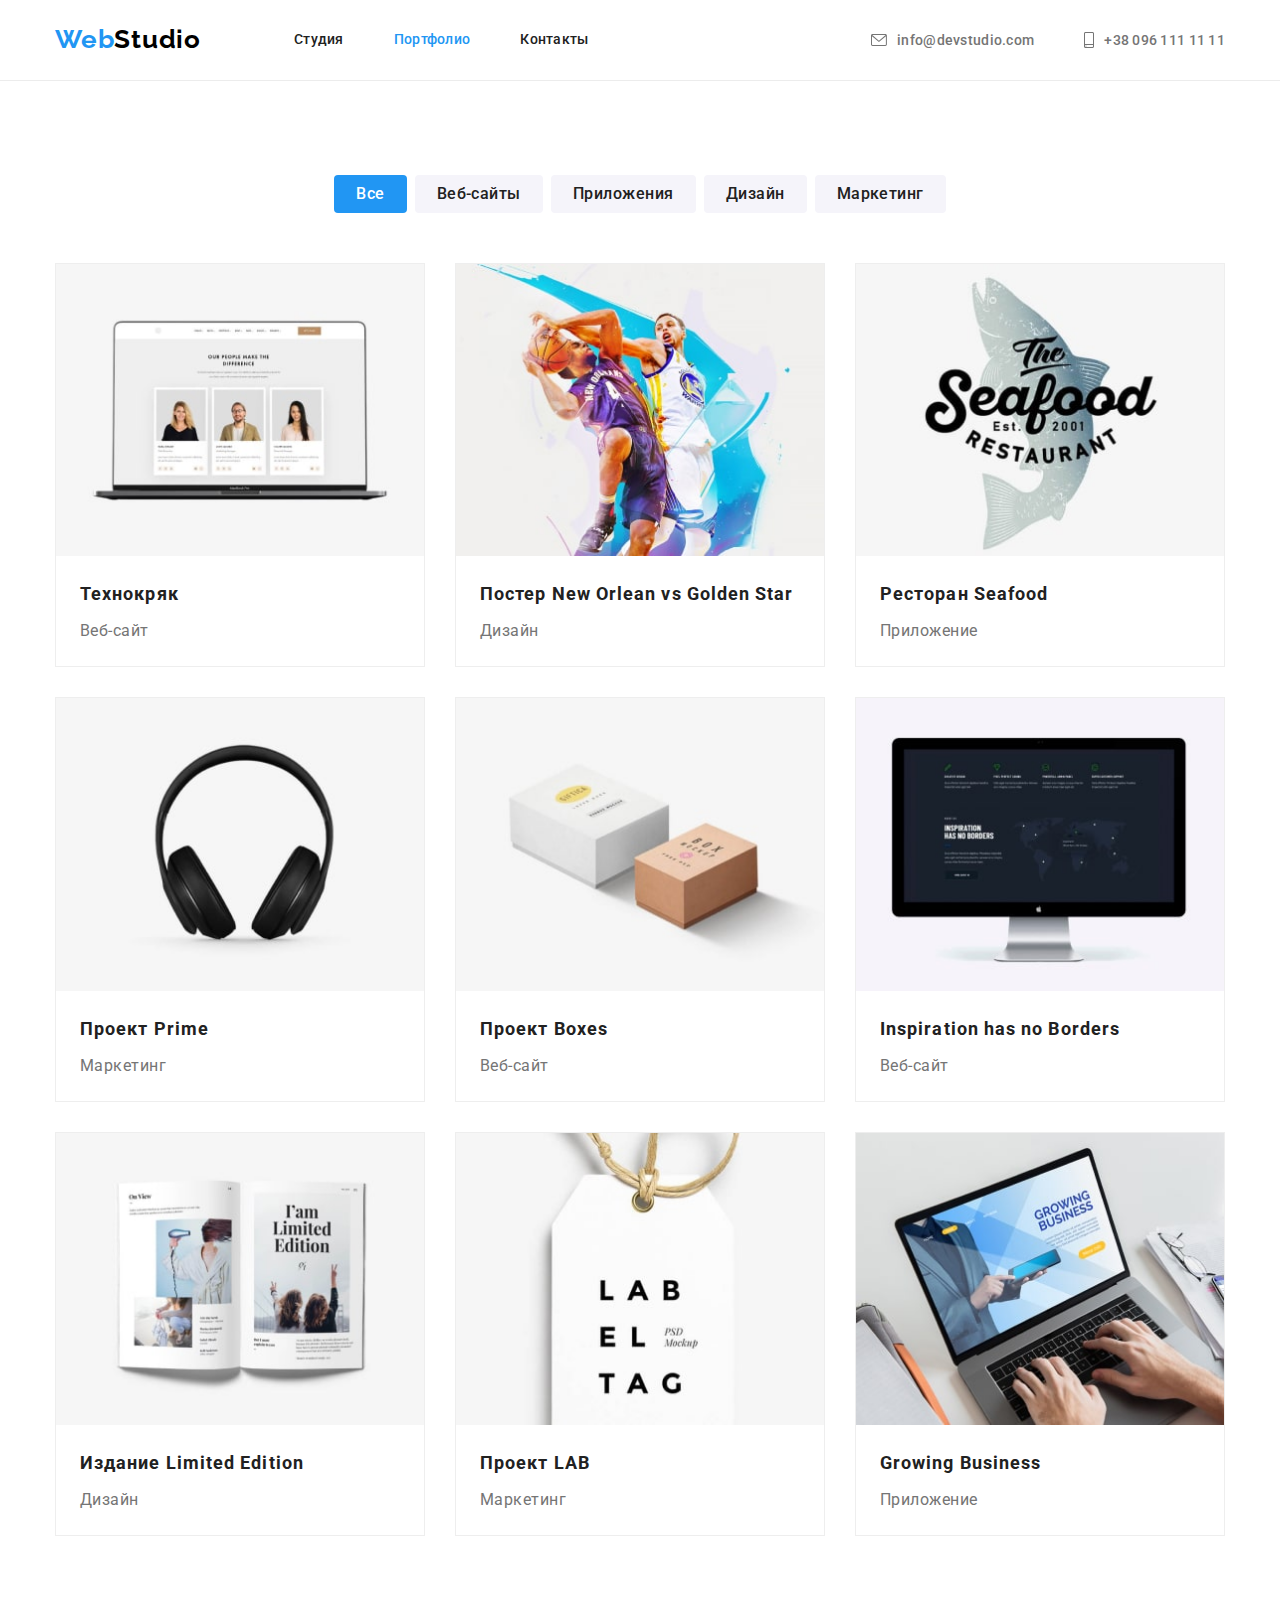
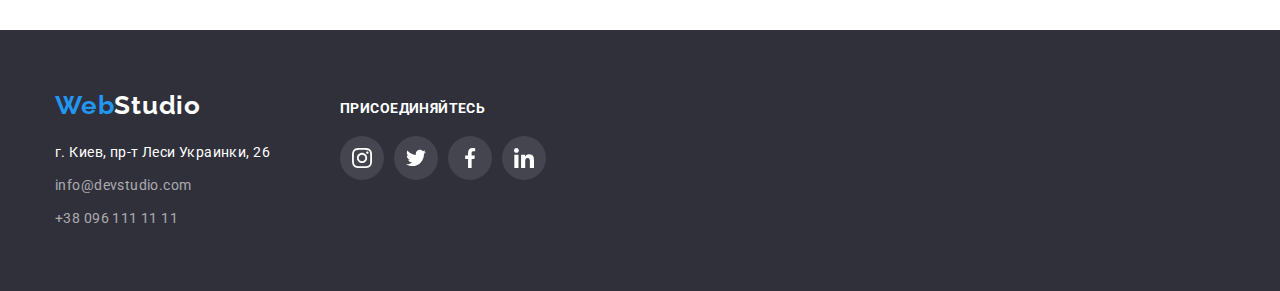
==== portfolio.html @ 98731fad "перенос данных из hw 04" ====
<!DOCTYPE html>
<html lang="ru">
<head>
    <meta charset="UTF-8">
    <meta http-equiv="X-UA-Compatible" content="IE=edge">
    <meta name="viewport" content="width=device-width, initial-scale=1.0">
    <title>Portfolio</title>
    <link rel="preconnect" href="https://fonts.googleapis.com">
    <link rel="preconnect" href="https://fonts.gstatic.com" crossorigin>
    <link href="https://fonts.googleapis.com/css2?family=Raleway:wght@700&family=Roboto:wght@400;500;700;900&display=swap"
        rel="stylesheet">
    <link rel="stylesheet" href="https://cdnjs.cloudflare.com/ajax/libs/modern-normalize/1.1.0/modern-normalize.min.css" />
    <link rel="stylesheet" href="./css/style.css">
</head>
<body>
    <!-- Шапка сайта -->
    <header class="header">
        <div class="container header-container">
            <nav class="header-nav">
                <a class="header-logo link" href="./index.html"><span class="web-logo">Web</span>Studio</a>
                <ul class="nav-list list">
                    <li class="nav-item"><a class="nav-link link" href="./index.html">Студия</a></li>
                    <li class="nav-item"><a class="nav-link link current" href="./portfolio.html">Портфолио</a></li>
                    <li class="nav-item"><a class="nav-link link" href="">Контакты</a></li>
                </ul>
            </nav>
            <ul class="contact-list list">
                <li class="contact-item">
                    <a class="contact-link link" href="mailto:info@devstudio.com">
                        <svg class="header-icon" width="16" height="12">
                            <use href="./img/icons.svg#icon-envelope"></use>
                        </svg>
                        info@devstudio.com
                    </a>
                </li>
                <li class="contact-item">
                    <a class="contact-link link" href="tel:+380961111111">
                        <svg class="header-icon" width="10" height="16">
                            <use href="./img/icons.svg#icon-smartphone"></use>
                        </svg>
                        +38 096 111 11 11
                    </a>
                </li>
            </ul>
        </div>
    </header>
    
    <!-- Основная часть (filter)-->
    <main>
        <section class="section">
            <div class="container">
                <h1 hidden>Примеры портфолио</h1>
                <!-- Фильтры -->
                <ul class="filter-list list">
                    <li class="filter-item">
                        <button class="filter-btn current" type="button">Все</button>
                    </li>
                    <li class="filter-item">
                        <button class="filter-btn" type="button">Веб-сайты</button>
                    </li>
                    <li class="filter-item">
                        <button class="filter-btn" type="button">Приложения</button>
                    </li>
                    <li class="filter-item">
                        <button class="filter-btn" type="button">Дизайн</button>
                    </li>
                    <li class="filter-item">
                        <button class="filter-btn" type="button">Маркетинг</button>
                    </li>
                </ul>
                <!-- Примеры работ -->
                <ul class="work-list list">
                    <li class="work-item">
                        <a class="work-link link" href="">
                            <img class="work-photo" src="./img/portfolio1.jpg" alt="Веб-сайт" width="370" height="294">
                            <div class="work-content">
                                <h2 class="work-title">Технокряк</h2>
                                <p class="work-text">Веб-сайт</p>
                            </div>
                        </a>
                    </li>
                    <li class="work-item">
                        <a class="work-link link" href="">
                            <img class="work-photo" src="./img/portfolio2.jpg" alt="Дизайн" width="370" height="294">
                            <div class="work-content">
                                <h2 class="work-title">Постер New Orlean vs Golden Star</h2>
                                <p class="work-text">Дизайн</p>
                            </div>
                        </a>
                    </li>
                    <li class="work-item">
                        <a class="work-link link" href="">
                            <img class="work-photo" src="./img/portfolio3.jpg" alt="Приложение" width="370" height="294">
                            <div class="work-content">
                                <h2 class="work-title">Ресторан Seafood</h2>
                                <p class="work-text">Приложение</p>
                            </div>
                        </a>
                    </li>
                    <li class="work-item">
                        <a class="work-link link" href="">
                            <img class="work-photo" src="./img/portfolio4.jpg" alt="Маркетинг" width="370" height="294">
                            <div class="work-content">
                                <h2 class="work-title">Проект Prime</h2>
                                <p class="work-text">Маркетинг</p>
                            </div>
                        </a>
                    </li>
                    <li class="work-item">
                        <a class="work-link link" href="">
                            <img class="work-photo" src="./img/portfolio5.jpg" alt="Приложение" width="370" height="294">
                            <div class="work-content">
                                <h2 class="work-title">Проект Boxes</h2>
                                <p class="work-text">Веб-сайт</p>
                            </div>
                        </a>
                    </li>
                    <li class="work-item">
                        <a class="work-link link" href="">
                            <img class="work-photo" src="./img/portfolio6.jpg" alt="Веб-сайт" width="370" height="294">
                            <div class="work-content">
                                <h2 class="work-title">Inspiration has no Borders</h2>
                                <p class="work-text">Веб-сайт</p>
                            </div>
                        </a>
                    </li>
                    <li class="work-item">
                        <a class="work-link link" href="">
                            <img class="work-photo" src="./img/portfolio7.jpg" alt="Дизайн" width="370" height="294">
                            <div class="work-content">
                                <h2 class="work-title">Издание Limited Edition</h2>
                                <p class="work-text">Дизайн</p>
                            </div>
                        </a>
                    </li>
                    <li class="work-item">
                        <a class="work-link link" href="">
                            <img class="work-photo" src="./img/portfolio8.jpg" alt="Маркетинг" width="370" height="294">
                            <div class="work-content">
                                <h2 class="work-title">Проект LAB</h2>
                                <p class="work-text">Маркетинг</p>
                            </div>
                        </a>
                    </li>
                    <li class="work-item">
                        <a class="work-link link" href="">
                            <img class="work-photo" src="./img/portfolio9.jpg" alt="Веб-сайт" width="370" height="294">
                            <div class="work-content">
                                <h2 class="work-title">Growing Business</h2>
                                <p class="work-text">Приложение</p>
                            </div>
                        </a>
                    </li>
                </ul>
            </div>
        </section>
    </main>
    
    <!-- Подвал -->
    <footer class="footer">
        <div class="container footer-sides">
            <div class="footer-left">
                <a class="footer-logo link" href="./index.html"><span class="web-logo">Web</span>Studio</a>
                <address class="footer-adress">
                    <ul class="footer-list list">
                        <li class="footer-item"><a class="footer-link link adr" href="https://goo.gl/maps/FyRtDCah4eufWKgu7"
                                target="_blank">г. Киев, пр-т Леси Украинки, 26</a></li>
                        <li class="footer-item"><a class="footer-link link"
                                href="mailto:info@devstudio.com">info@devstudio.com</a></li>
                        <li class="footer-item"><a class="footer-link link" href="tel:+380961111111">+38 096 111 11 11</a>
                        </li>
                    </ul>
                </address>
            </div>
            <div class="footer-right">
                <h2 class="footer-right-title">присоединяйтесь</h2>
                <ul class="footer-social-list list">
                    <li class="footer-social-item">
                        <a class="footer-social-link" href="">
                            <svg class="social-icon" width="20" height="20">
                                <use href="./img/icons.svg#icon-instagram"></use>
                            </svg>
                        </a>
                    </li>
                    <li class="footer-social-item">
                        <a class="footer-social-link" href="">
                            <svg class="social-icon" width="20" height="20">
                                <use href="./img/icons.svg#icon-twitter"></use>
                            </svg>
                        </a>
                    </li>
                    <li class="footer-social-item">
                        <a class="footer-social-link" href="">
                            <svg class="social-icon" width="20" height="20">
                                <use href="./img/icons.svg#icon-facebook"></use>
                            </svg>
                        </a>
                    </li>
                    <li class="footer-social-item">
                        <a class="footer-social-link" href="">
                            <svg class="social-icon" width="20" height="20">
                                <use href="./img/icons.svg#icon-linkedin"></use>
                            </svg>
                        </a>
                    </li>
                </ul>
            </div>
        </div>
    </footer>
</body>
</html>
---- css/style.css ----
/* основной цвет текста #212121 */
/* вторичный цвет текста #757575 */
/* имейл и телефон в футере rgba(255, 255, 255, 0,6) */
/* акцент #2196F3 */
/* основной белый фон и белый шрифт #FFFFFF */
/* серый фон #F5F4FA */
/* темно синий фон героя и футера #2F303A */

:root {
  --main-text-color: #212121;
  --secondary-text-color: #757575;
  --white-text-color: #ffffff;
  --accent-color: #2196f3;
  --backgr-btn-color: #f5f4fa;
  --icon-color: #afb1b8;
  --card-set-gap: 30px;
}
p,
h1,
h2,
h3 {
  margin: 0;
}
ul {
  margin: 0;
  padding-left: 0;
}
img {
  display: block;
  max-width: 100%;
  height: auto;
}
body {
  font-family: 'Roboto', sans-serif;
  color: var(--main-text-color);
  background-color: #ffffff;
}
/* основной цвет текста */
.feature-title,
.activity-title,
.team-title,
.team-title-name,
.work-title {
  color: var(--main-text-color);
}
/* вторичный цвет текста */
.contact-link,
.feature-text,
.team-text,
.work-text {
  color: var(--secondary-text-color);
}
/* Убираем точки перед списком */
.list {
  list-style: none;
}
/* Убираем подчеркивание у ссылок */
.link {
  text-decoration: none;
}
.section {
  padding-top: 94px;
  padding-bottom: 94px;
}
.section.no-padding {
  padding-top: 0;
  padding-bottom: 0;
}
.container {
  width: 1200px;
  margin: 0 auto;
  padding-left: 15px;
  padding-right: 15px;
}

/*-------------- HEADER-------------- */
.header {
  padding-top: 24px;
  padding-bottom: 25px;
  border-bottom: 1px solid #ececec;
}
.header-container {
  display: flex;
  align-items: center;
}
.header-nav {
  display: flex;
  align-items: center;
}
/* Основной цвет логотипа */
.header-logo {
  margin-right: 93px;

  font-family: 'Raleway', sans-serif;
  font-weight: 700;
  font-size: 26px;
  line-height: calc(31 / 26);
  letter-spacing: 0.03em;
  color: #000000;
}
/* Красит часть логотипа в синий цвет в хидере и футере*/
.web-logo {
  color: var(--accent-color);
}
/* элементы навигации в хидере студии*/
.nav-list {
  display: flex;
}
.nav-link {
  font-weight: 500;
  font-size: 14px;
  line-height: calc(16 / 14);
  letter-spacing: 0.02em;
  color: inherit;
}
.nav-link:hover,
.nav-link:focus {
  color: var(--accent-color);
}
.nav-link.current {
  color: var(--accent-color);
}
.nav-item:not(:last-child) {
  margin-right: 50px;
}
.contact-list {
  display: flex;
  margin-left: auto;
}
.contact-link {
  display: flex;
  align-items: center;

  font-weight: 500;
  font-size: 14px;
  line-height: calc(16 / 14);
  letter-spacing: 0.02em;
}
.contact-link:hover,
.contact-link:focus {
  color: var(--accent-color);
}
.contact-item:not(:last-child) {
  margin-right: 50px;
}
.header-icon {
  margin-right: 10px;
  fill: currentColor;
}

/*----------- HERO------------- */
.hero {
  margin: 0 auto;
  padding-top: 200px;
  padding-bottom: 200px;
  max-width: 1600px;
  text-align: center;

  background-color: #c4c4c4;
  background-image: linear-gradient(
      to right,
      rgba(47, 48, 58, 0.4),
      rgba(47, 48, 58, 0.4)
    ),
    url(../img/hero.jpg);
  background-repeat: no-repeat;
  background-position: center;
  background-size: cover;
}
.hero-title {
  margin-bottom: 30px;

  font-weight: 900;
  font-size: 44px;
  line-height: 1.36;
  text-align: center;
  letter-spacing: 0.06em;
  text-transform: uppercase;
  color: var(--white-text-color);
}
/* Кнопка героя */
.hero-btn {
  padding: 8px 30px;

  font-family: inherit;
  font-weight: 700;
  font-size: 16px;
  line-height: 1.87;
  letter-spacing: 0.06em;
  color: var(--white-text-color);
  background-color: var(--accent-color);
  border-color: transparent;
  cursor: pointer;
  box-shadow: 0px 4px 4px rgba(0, 0, 0, 0.15);
  border-radius: 4px;
}

/*-------НАШИ ОСОБЕННОСТИ------- */
.feature-list {
  display: flex;
}
.feature-item:not(:last-child) {
  margin-right: 30px;
}
.feature-box {
  display: flex;

  margin-bottom: 30px;
  width: 270px;
  height: 120px;
  background-color: var(--backgr-btn-color);
  align-items: center;
  justify-content: center;
}

.feature-title {
  margin-bottom: 10px;

  font-size: 14px;
  line-height: calc(16 / 14);
  letter-spacing: 0.03em;
  text-transform: uppercase;
}
.feature-text {
  font-size: 14px;
  line-height: 1.71;
  letter-spacing: 0.03em;
}

/*-------ЧЕМ ЗАНИМАЕМСЯ------- */
.activity-list {
  display: flex;
}
.activity-item:not(:last-child) {
  margin-right: 30px;
}
.activity-title {
  margin-bottom: 50px;

  font-size: 36px;
  line-height: calc(42 / 36);
  text-align: center;
  letter-spacing: 0.03em;
}

/*-------НАША КОМАНДА------- */
.team {
  background-color: var(--backgr-btn-color);
}
.team-list {
  display: flex;
  padding-top: 0px;
}
.team-item:not(:last-child) {
  margin-right: 30px;
}
.team-item {
  border-radius: 0px 0px 4px 4px;
  box-shadow: 0px 1px 3px rgba(0, 0, 0, 0.12), 0px 1px 1px rgba(0, 0, 0, 0.14),
    0px 2px 1px rgba(0, 0, 0, 0.2);
  background-color: #ffffff;
}
.team-content {
  padding-top: 30px;
  padding-bottom: 30px;
  text-align: center;
}
.team-title {
  margin-bottom: 50px;

  font-size: 36px;
  line-height: calc(42 / 36);
  text-align: center;
  letter-spacing: 0.03em;
}
.team-title-name {
  margin-bottom: 10px;

  font-weight: 500;
  font-size: 16px;
  line-height: calc(19 / 16);
  letter-spacing: 0.03em;
}
.team-text {
  margin-bottom: 16px;

  font-size: 16px;
  line-height: calc(19 / 16);
  letter-spacing: 0.03em;
}
.team-icon-list {
  padding: 0;
  display: flex;
  justify-content: center;
}
.team-icon-item:not(:last-child) {
  margin-right: 10px;
}
.team-icon-link {
  display: flex;

  width: 44px;
  height: 44px;
  border-radius: 50%;
  color: var(--icon-color);
  justify-content: center;
  align-items: center;
}
.team-icon-link:hover,
.team-icon-link:focus {
  background-color: var(--accent-color);
  color: var(--white-text-color);
}
.team-icon {
  fill: currentColor;
}

/*---ПОСТОЯННЫЕ КЛИЕНТЫ---*/
.client-title {
  margin-bottom: 50px;

  font-size: 36px;
  line-height: calc(42 / 36);
  text-align: center;
  letter-spacing: 0.03em;
}
.client-list {
  display: flex;
}
.client-item:not(:last-child) {
  margin-right: 30px;
}
.client-box-link {
  display: flex;

  width: 170px;
  height: 92px;
  border: 1px solid rgba(175, 177, 184, 1);
  border-radius: 4px;
  color: var(--icon-color);
  align-items: center;
  justify-content: center;
}
.client-box-link:hover,
.client-box-link:focus {
  color: var(--accent-color);
  border-color: var(--accent-color);
}
.client-icon {
  fill: currentColor;
}

/*---КНОПКИ ФИЛЬТРОВ В ПОРТФОЛИО---*/
.filter-list {
  display: flex;
  margin-bottom: 50px;
  justify-content: center;
}
.filter-item:not(:last-child) {
  margin-right: 8px;
}
.filter-btn {
  padding: 4px 20px;

  font-family: inherit;
  font-weight: 500;
  font-size: 16px;
  line-height: 1.62;
  text-align: center;
  letter-spacing: 0.03em;
  color: var(--main-text-color);
  background-color: var(--backgr-btn-color);
  border-color: transparent;
  cursor: pointer;
  border-radius: 4px;
}
.filter-btn:hover,
.filter-btn:focus {
  color: var(--white-text-color);
  background-color: var(--accent-color);
  box-shadow: 0px 2px 2px 0px rgba(0, 0, 0, 0.12),
    0px 1px 2px 0px rgba(0, 0, 0, 0.08), 0px 3px 1px 0px rgba(0, 0, 0, 0.1);
}
.filter-btn.current {
  color: var(--white-text-color);
  background-color: var(--accent-color);
}

/*--------ПРИМЕРЫ РАБОТ ПОРТФОЛИО------ */
.work-list {
  display: flex;
  flex-wrap: wrap;
  margin-left: calc(-1 * var(--card-set-gap));
  margin-top: calc(-1 * var(--card-set-gap));
}
.work-item {
  flex-basis: calc(100% / 3 - var(--card-set-gap));
  margin-left: var(--card-set-gap);
  margin-top: var(--card-set-gap);
  border: 1px solid #eeeeee;
}
.work-link {
  display: block;
}
.work-link:hover,
.work-link:focus {
  box-shadow: 1px 4px 6px 0px rgba(0, 0, 0, 0.16),
    0px 4px 4px 0px rgba(0, 0, 0, 0.06), 0px 1px 1px 0px rgba(0, 0, 0, 0.12);
}
.work-content {
  padding: 20px 24px;
}
.work-title {
  margin-bottom: 4px;

  font-size: 18px;
  line-height: 2;
  letter-spacing: 0.06em;
}
.work-text {
  font-size: 16px;
  line-height: 1.87;
  letter-spacing: 0.03em;
}

/*----------- FOOTER------------- */
.footer {
  background-color: #2f303a;
}
.footer-sides {
  display: flex;
}
.footer-logo {
  display: block;
  padding-top: 60px;
  margin-bottom: 20px;

  font-family: 'Raleway', sans-serif;
  font-weight: 700;
  font-size: 26px;
  line-height: calc(31 / 26);
  letter-spacing: 0.03em;
  color: var(--white-text-color);
}
.footer-item:not(:last-child) {
  margin-bottom: 9px;
}
.footer-list {
  padding-bottom: 60px;
}
.footer-link {
  font-style: normal;
  font-size: 14px;
  line-height: 1.71;
  letter-spacing: 0.03em;
  color: rgba(255, 255, 255, 0.6);
}
.footer-link.adr {
  color: var(--white-text-color);
}
.footer-link:hover,
.footer-link:focus {
  color: var(--accent-color);
}
.footer-right {
  padding-top: 70px;
  margin-left: 70px;
}
.footer-right-title {
  margin-bottom: 20px;

  font-size: 14px;
  line-height: calc(16 / 14);
  letter-spacing: 0.03em;
  text-transform: uppercase;
  color: var(--white-text-color);
}
.footer-social-list {
  display: flex;
}
.footer-social-item:not(:last-child) {
  margin-right: 10px;
}
.footer-social-link {
  display: flex;

  width: 44px;
  height: 44px;
  border-radius: 50%;
  background-color: rgba(255, 255, 255, 0.1);
  justify-content: center;
  align-items: center;
}
.footer-social-link:hover,
.footer-social-link:focus {
  background-color: var(--accent-color);
}
.footer-social-link {
  color: var(--white-text-color);
}
.social-icon {
  fill: currentColor;
}
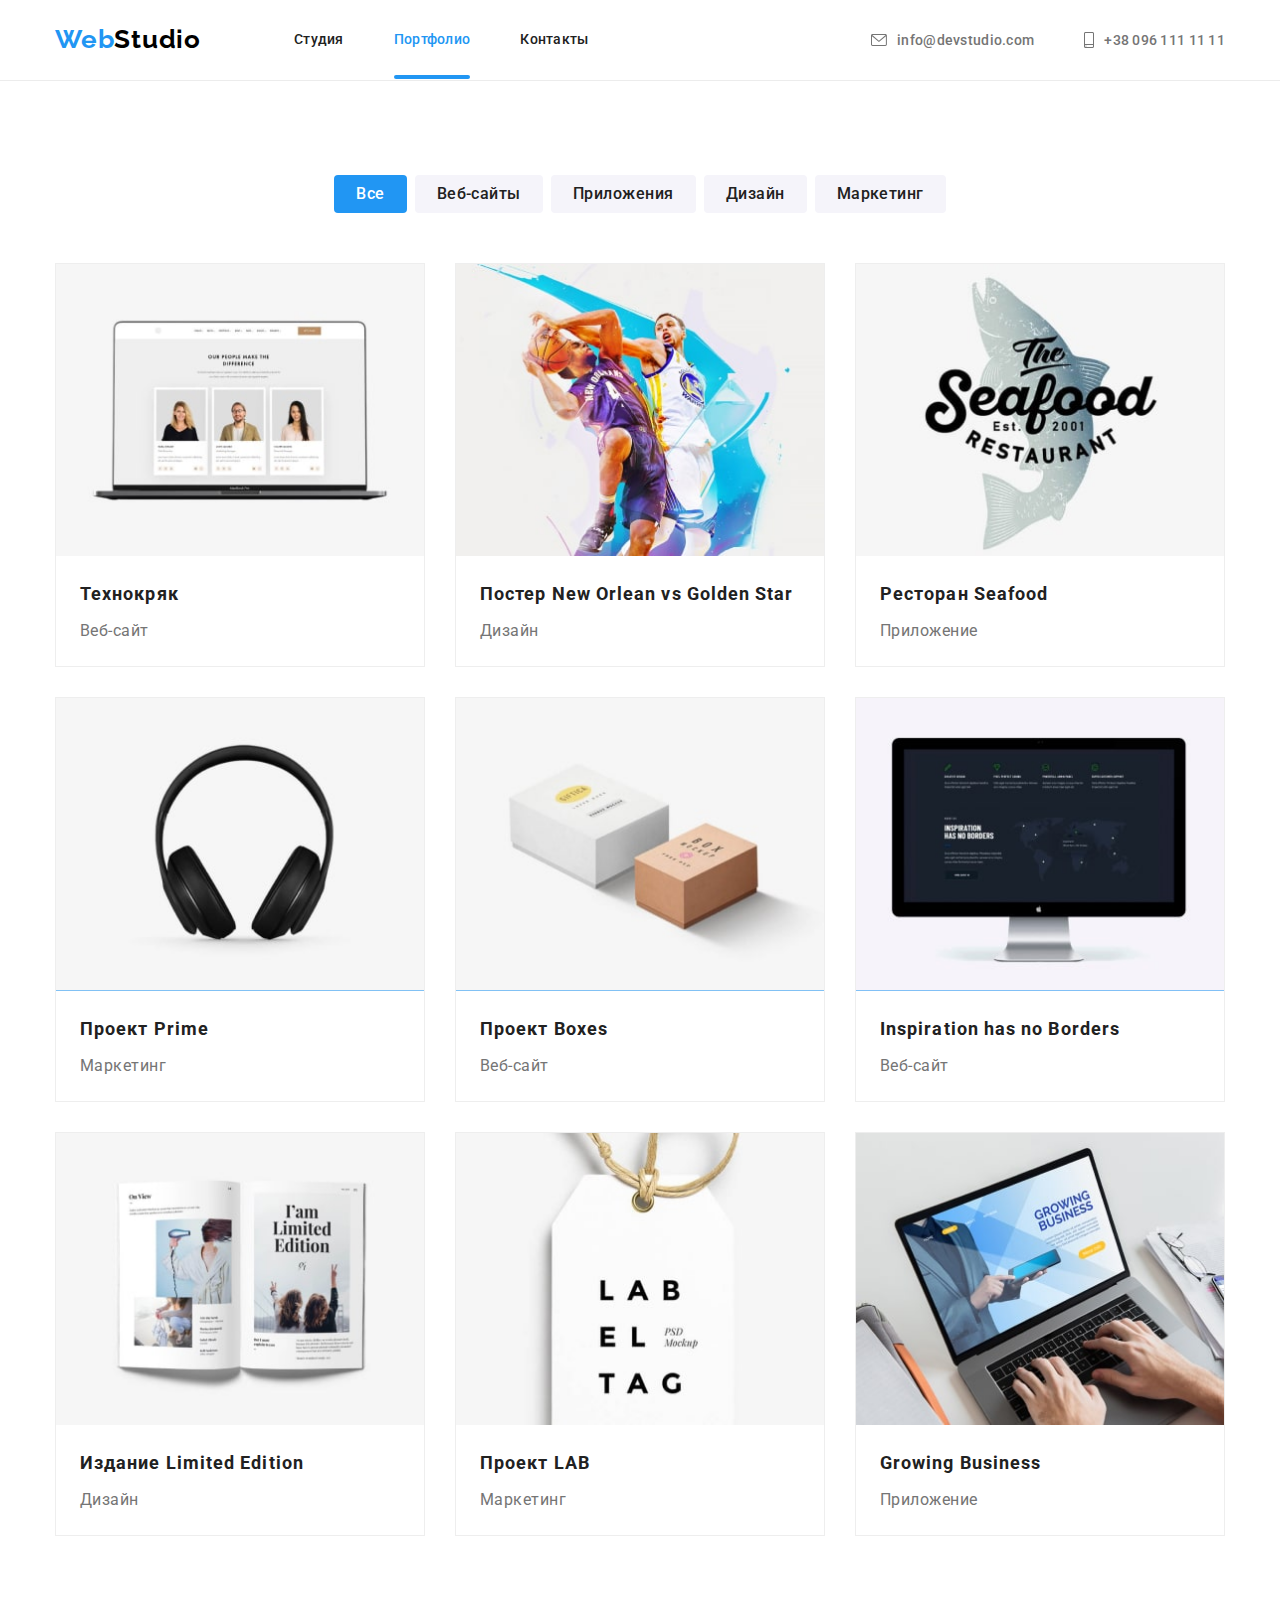
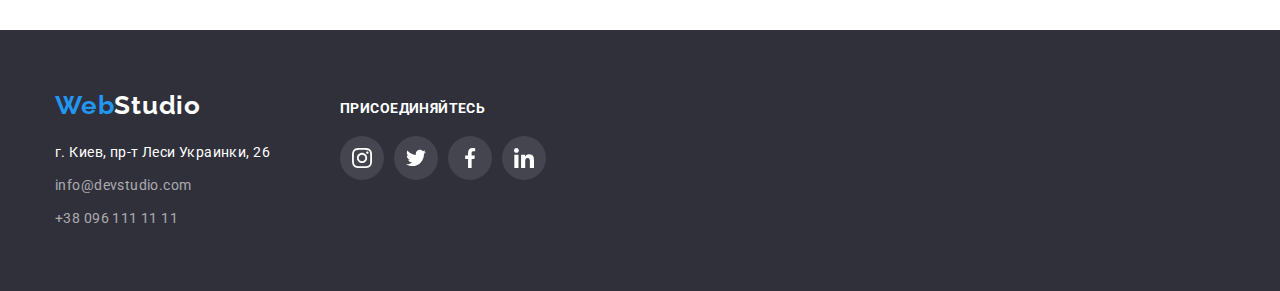
==== commit e78e730a: "предварительно готов к проверке" ====
--- a/portfolio.html
+++ b/portfolio.html
@@ -72,7 +72,15 @@
                 <ul class="work-list list">
                     <li class="work-item">
                         <a class="work-link link" href="">
-                            <img class="work-photo" src="./img/portfolio1.jpg" alt="Веб-сайт" width="370" height="294">
+                            <div class="work-thumb">
+                                <img class="work-photo" src="./img/portfolio1.jpg" alt="Веб-сайт" width="370" height="294">
+                                <div class="work-overlay">
+                                    <p class="work-overlay-text">
+                                        Технокряк это современная площадка распространения коронавируса. Компании используют эту платформу
+                                        для цифрового шпионажа и атак на защищённые сервера конкурентов.
+                                    </p>
+                                </div>
+                            </div>
                             <div class="work-content">
                                 <h2 class="work-title">Технокряк</h2>
                                 <p class="work-text">Веб-сайт</p>
@@ -81,7 +89,15 @@
                     </li>
                     <li class="work-item">
                         <a class="work-link link" href="">
-                            <img class="work-photo" src="./img/portfolio2.jpg" alt="Дизайн" width="370" height="294">
+                            <div class="work-thumb">
+                                <img class="work-photo" src="./img/portfolio2.jpg" alt="Дизайн" width="370" height="294">
+                                <div class="work-overlay">
+                                    <p class="work-overlay-text">
+                                        Технокряк это современная площадка распространения коронавируса. Компании используют эту платформу
+                                        для цифрового шпионажа и атак на защищённые сервера конкурентов.
+                                    </p>
+                                </div>
+                            </div>
                             <div class="work-content">
                                 <h2 class="work-title">Постер New Orlean vs Golden Star</h2>
                                 <p class="work-text">Дизайн</p>
@@ -90,7 +106,15 @@
                     </li>
                     <li class="work-item">
                         <a class="work-link link" href="">
-                            <img class="work-photo" src="./img/portfolio3.jpg" alt="Приложение" width="370" height="294">
+                            <div class="work-thumb">
+                                <img class="work-photo" src="./img/portfolio3.jpg" alt="Приложение" width="370" height="294">
+                                <div class="work-overlay">
+                                    <p class="work-overlay-text">
+                                        Технокряк это современная площадка распространения коронавируса. Компании используют эту платформу
+                                        для цифрового шпионажа и атак на защищённые сервера конкурентов.
+                                    </p>
+                                </div>
+                            </div>
                             <div class="work-content">
                                 <h2 class="work-title">Ресторан Seafood</h2>
                                 <p class="work-text">Приложение</p>
@@ -99,7 +123,15 @@
                     </li>
                     <li class="work-item">
                         <a class="work-link link" href="">
-                            <img class="work-photo" src="./img/portfolio4.jpg" alt="Маркетинг" width="370" height="294">
+                            <div class="work-thumb">
+                                <img class="work-photo" src="./img/portfolio4.jpg" alt="Маркетинг" width="370" height="294">
+                                <div class="work-overlay">
+                                    <p class="work-overlay-text">
+                                        Технокряк это современная площадка распространения коронавируса. Компании используют эту платформу
+                                        для цифрового шпионажа и атак на защищённые сервера конкурентов.
+                                    </p>
+                                </div>
+                            </div>
                             <div class="work-content">
                                 <h2 class="work-title">Проект Prime</h2>
                                 <p class="work-text">Маркетинг</p>
@@ -108,7 +140,15 @@
                     </li>
                     <li class="work-item">
                         <a class="work-link link" href="">
-                            <img class="work-photo" src="./img/portfolio5.jpg" alt="Приложение" width="370" height="294">
+                            <div class="work-thumb">
+                                <img class="work-photo" src="./img/portfolio5.jpg" alt="Приложение" width="370" height="294">
+                                <div class="work-overlay">
+                                    <p class="work-overlay-text">
+                                        Технокряк это современная площадка распространения коронавируса. Компании используют эту платформу
+                                        для цифрового шпионажа и атак на защищённые сервера конкурентов.
+                                    </p>
+                                </div>
+                            </div>
                             <div class="work-content">
                                 <h2 class="work-title">Проект Boxes</h2>
                                 <p class="work-text">Веб-сайт</p>
@@ -117,7 +157,15 @@
                     </li>
                     <li class="work-item">
                         <a class="work-link link" href="">
-                            <img class="work-photo" src="./img/portfolio6.jpg" alt="Веб-сайт" width="370" height="294">
+                            <div class="work-thumb">
+                                <img class="work-photo" src="./img/portfolio6.jpg" alt="Веб-сайт" width="370" height="294">
+                                <div class="work-overlay">
+                                    <p class="work-overlay-text">
+                                        Технокряк это современная площадка распространения коронавируса. Компании используют эту платформу
+                                        для цифрового шпионажа и атак на защищённые сервера конкурентов.
+                                    </p>
+                                </div>
+                            </div>
                             <div class="work-content">
                                 <h2 class="work-title">Inspiration has no Borders</h2>
                                 <p class="work-text">Веб-сайт</p>
@@ -126,7 +174,15 @@
                     </li>
                     <li class="work-item">
                         <a class="work-link link" href="">
-                            <img class="work-photo" src="./img/portfolio7.jpg" alt="Дизайн" width="370" height="294">
+                            <div class="work-thumb">
+                                <img class="work-photo" src="./img/portfolio7.jpg" alt="Дизайн" width="370" height="294">
+                                <div class="work-overlay">
+                                    <p class="work-overlay-text">
+                                        Технокряк это современная площадка распространения коронавируса. Компании используют эту платформу
+                                        для цифрового шпионажа и атак на защищённые сервера конкурентов.
+                                    </p>
+                                </div>
+                            </div>
                             <div class="work-content">
                                 <h2 class="work-title">Издание Limited Edition</h2>
                                 <p class="work-text">Дизайн</p>
@@ -135,7 +191,15 @@
                     </li>
                     <li class="work-item">
                         <a class="work-link link" href="">
-                            <img class="work-photo" src="./img/portfolio8.jpg" alt="Маркетинг" width="370" height="294">
+                            <div class="work-thumb">
+                                <img class="work-photo" src="./img/portfolio8.jpg" alt="Маркетинг" width="370" height="294">
+                                <div class="work-overlay">
+                                    <p class="work-overlay-text">
+                                        Технокряк это современная площадка распространения коронавируса. Компании используют эту платформу
+                                        для цифрового шпионажа и атак на защищённые сервера конкурентов.
+                                    </p>
+                                </div>
+                            </div>
                             <div class="work-content">
                                 <h2 class="work-title">Проект LAB</h2>
                                 <p class="work-text">Маркетинг</p>
@@ -144,7 +208,15 @@
                     </li>
                     <li class="work-item">
                         <a class="work-link link" href="">
-                            <img class="work-photo" src="./img/portfolio9.jpg" alt="Веб-сайт" width="370" height="294">
+                            <div class="work-thumb">
+                                <img class="work-photo" src="./img/portfolio9.jpg" alt="Веб-сайт" width="370" height="294">
+                                <div class="work-overlay">
+                                    <p class="work-overlay-text">
+                                        Технокряк это современная площадка распространения коронавируса. Компании используют эту платформу
+                                        для цифрового шпионажа и атак на защищённые сервера конкурентов.
+                                    </p>
+                                </div>
+                            </div>
                             <div class="work-content">
                                 <h2 class="work-title">Growing Business</h2>
                                 <p class="work-text">Приложение</p>
--- a/css/style.css
+++ b/css/style.css
@@ -57,6 +57,7 @@
 /* Убираем подчеркивание у ссылок */
 .link {
   text-decoration: none;
+  transition: color 250ms cubic-bezier(0.4, 0, 0.2, 1);
 }
 .section {
   padding-top: 94px;
@@ -107,6 +108,8 @@
   display: flex;
 }
 .nav-link {
+  position: relative;
+
   font-weight: 500;
   font-size: 14px;
   line-height: calc(16 / 14);
@@ -119,6 +122,18 @@
 }
 .nav-link.current {
   color: var(--accent-color);
+}
+.nav-link.current::after {
+  display: block;
+  position: absolute;
+  bottom: -32px;
+
+  content: '';
+  width: 100%;
+  height: 4px;
+  border-radius: 2px;
+  background-color: var(--accent-color);
+  pointer-events: none;
 }
 .nav-item:not(:last-child) {
   margin-right: 50px;
@@ -194,6 +209,66 @@
   box-shadow: 0px 4px 4px rgba(0, 0, 0, 0.15);
   border-radius: 4px;
 }
+.backdrop {
+  position: fixed;
+  top: 0;
+  left: 0;
+  width: 100%;
+  height: 100%;
+
+  z-index: 1;
+  opacity: 1;
+
+  transition: opacity 250ms cubic-bezier(0.4, 0, 0.2, 1);
+  background-color: rgba(0, 0, 0, 0.2);
+}
+.is-hidden {
+  opacity: 0;
+  pointer-events: none;
+}
+.backdrop.is-hidden .modal {
+  transform: translate(-50%, -50%) scale(0.6);
+}
+.modal {
+  position: absolute;
+  top: 50%;
+  left: 50%;
+  transform: translate(-50%, -50%) scale(1);
+  transition: transform 250ms cubic-bezier(0.4, 0, 0.2, 1);
+
+  width: 530px;
+  height: 580px;
+
+  background-color: var(--white-text-color);
+  box-shadow: 0px 1px 3px rgba(0, 0, 0, 0.12), 0px 1px 1px rgba(0, 0, 0, 0.14),
+    0px 2px 1px rgba(0, 0, 0, 0.2);
+  border-radius: 4px;
+}
+.close-btn:hover,
+.close-btn:focus {
+  background-color: var(--accent-color);
+}
+.close-btn {
+  position: absolute;
+  top: 8px;
+  right: 8px;
+  width: 30px;
+  height: 30px;
+  color: #000000;
+
+  display: flex;
+  justify-content: center;
+  align-items: center;
+
+  cursor: pointer;
+
+  background-color: var(--white-text-color);
+  border: 1px solid rgba(0, 0, 0, 0.1);
+  border-radius: 15px;
+}
+.modal-svg {
+  fill: currentColor;
+}
 
 /*-------НАШИ ОСОБЕННОСТИ------- */
 .feature-list {
@@ -231,6 +306,9 @@
 .activity-list {
   display: flex;
 }
+.activity-item {
+  position: relative;
+}
 .activity-item:not(:last-child) {
   margin-right: 30px;
 }
@@ -241,6 +319,22 @@
   line-height: calc(42 / 36);
   text-align: center;
   letter-spacing: 0.03em;
+}
+.activity-text {
+  position: absolute;
+  bottom: 0;
+  padding: 27px 0px;
+  width: 100%;
+  text-align: center;
+
+  font-weight: 700;
+  font-size: 14px;
+  line-height: calc(16 / 14);
+  letter-spacing: 0.03em;
+  text-transform: uppercase;
+
+  color: var(--white-text-color);
+  background: rgba(47, 48, 58, 0.8);
 }
 
 /*-------НАША КОМАНДА------- */
@@ -305,6 +399,10 @@
   color: var(--icon-color);
   justify-content: center;
   align-items: center;
+
+  transition: fill 250ms cubic-bezier(0.4, 0, 0.2, 1),
+    background-color 250ms cubic-bezier(0.4, 0, 0.2, 1),
+    color 250ms cubic-bezier(0.4, 0, 0.2, 1);
 }
 .team-icon-link:hover,
 .team-icon-link:focus {
@@ -340,6 +438,9 @@
   color: var(--icon-color);
   align-items: center;
   justify-content: center;
+
+  transition: border-color 250ms cubic-bezier(0.4, 0, 0.2, 1),
+    color 250ms cubic-bezier(0.4, 0, 0.2, 1);
 }
 .client-box-link:hover,
 .client-box-link:focus {
@@ -373,6 +474,10 @@
   border-color: transparent;
   cursor: pointer;
   border-radius: 4px;
+
+  transition: color 250ms cubic-bezier(0.4, 0, 0.2, 1),
+    background-color 250ms cubic-bezier(0.4, 0, 0.2, 1),
+    box-shadow 250ms cubic-bezier(0.4, 0, 0.2, 1);
 }
 .filter-btn:hover,
 .filter-btn:focus {
@@ -407,6 +512,32 @@
   box-shadow: 1px 4px 6px 0px rgba(0, 0, 0, 0.16),
     0px 4px 4px 0px rgba(0, 0, 0, 0.06), 0px 1px 1px 0px rgba(0, 0, 0, 0.12);
 }
+.work-thumb {
+  position: relative;
+  overflow: hidden;
+}
+.work-overlay {
+  position: absolute;
+  top: 0;
+  left: 0;
+  width: 100%;
+  height: 100%;
+  background-color: rgba(33, 150, 243, 0.9);
+  transform: translatey(100%);
+  transition: transform 250ms cubic-bezier(0.4, 0, 0.2, 1);
+}
+.work-link:hover .work-overlay,
+.work-link:focus .work-overlay {
+  transform: translatey(0%);
+}
+.work-overlay-text {
+  padding: 63px 24px;
+
+  font-size: 18px;
+  line-height: 1.56;
+  letter-spacing: 0.03em;
+  color: var(--white-text-color);
+}
 .work-content {
   padding: 20px 24px;
 }
@@ -490,6 +621,8 @@
   background-color: rgba(255, 255, 255, 0.1);
   justify-content: center;
   align-items: center;
+
+  transition: background-color 250ms cubic-bezier(0.4, 0, 0.2, 1);
 }
 .footer-social-link:hover,
 .footer-social-link:focus {
